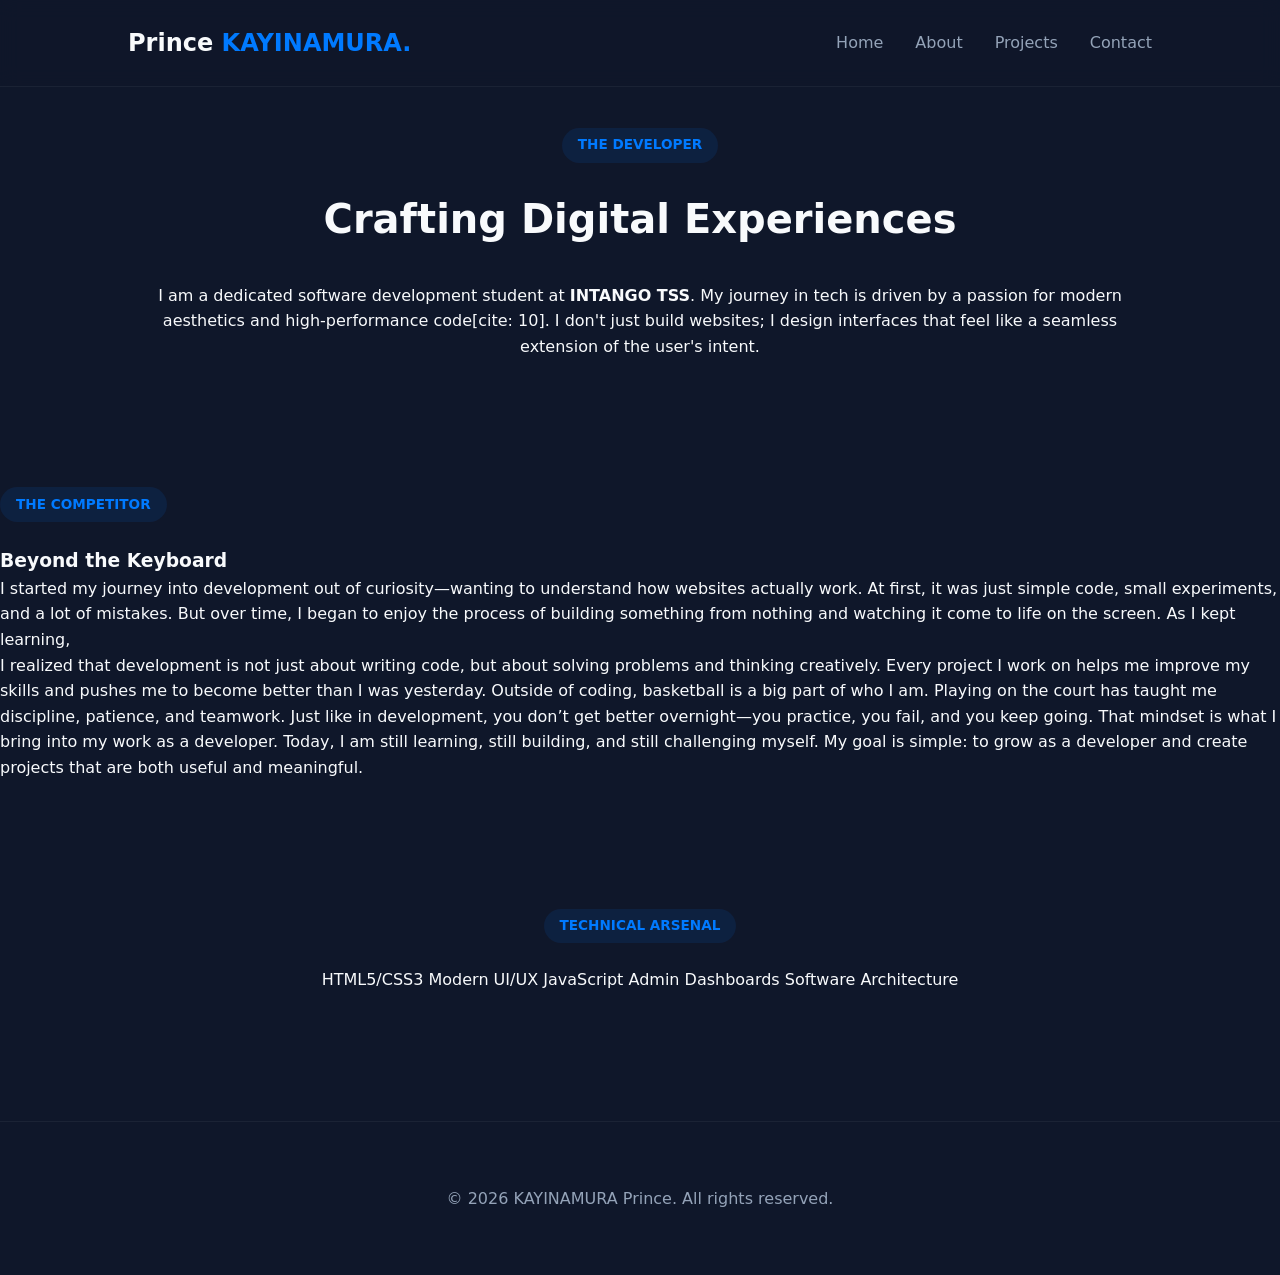
==== about.html @ 2ded43ad "my portfolio" ====
<!DOCTYPE html>
<html lang="en">
<head>
    <meta charset="UTF-8">
    <meta name="viewport" content="width=device-width, initial-scale=1.0">
    <title>About | Prince KAYINAMURA</title>
</head>
<style>
    /* General Reset & Variables */
:root {
    --primary-color: #007AFF; /* Modern Tech Blue */
    --bg-dark: #0f172a;
    --bg-card: #1e293b;
    --text-main: #f8fafc;
    --text-muted: #94a3b8;
    --accent-gradient: linear-gradient(135deg, #007AFF 0%, #00d4ff 100%);
    --font-family: 'Inter', system-ui, -apple-system, sans-serif;
}

* {
    margin: 0;
    padding: 0;
    box-sizing: border-box;
}

html {
    scroll-behavior: smooth;
}

body {
    background-color: var(--bg-dark);
    color: var(--text-main);
    font-family: var(--font-family);
    line-height: 1.6;
    overflow-x: hidden;
}

/* Navbar Style */
.navbar {
    display: flex;
    justify-content: space-between;
    align-items: center;
    padding: 1.5rem 10%;
    background: rgba(15, 23, 42, 0.8);
    backdrop-filter: blur(10px);
    position: fixed;
    width: 100%;
    top: 0;
    z-index: 100;
    border-bottom: 1px solid rgba(255, 255, 255, 0.05);
}

.logo {
    font-size: 1.5rem;
    font-weight: 800;
}

.prince {
    color: var(--primary-color);
}

.navbar ul {
    display: flex;
    list-style: none;
    gap: 2rem;
}

.navbar a {
    text-decoration: none;
    color: var(--text-muted);
    font-weight: 500;
    transition: 0.3s;
}

.navbar a:hover {
    color: var(--primary-color);
}

/* Hero Section */
.hero {
    height: 100vh;
    display: flex;
    align-items: center;
    justify-content: center;
    text-align: center;
    background: radial-gradient(circle at top right, rgba(0, 122, 255, 0.1), transparent);
}

.hero h1 {
    font-size: 4rem;
    margin-bottom: 1rem;
    font-weight: 800;
}

.hero p {
    font-size: 1.25rem;
    color: var(--text-muted);
    margin-bottom: 2rem;
}

.kay {
    display: inline-block;
    padding: 1rem 2.5rem;
    background: var(--accent-gradient);
    color: white;
    text-decoration: none;
    border-radius: 12px;
    font-weight: 600;
    transition: transform 0.3s ease, box-shadow 0.3s ease;
}

.kay:hover {
    transform: translateY(-3px);
    box-shadow: 0 10px 20px rgba(0, 122, 255, 0.3);
}

/* Sections */
.section {
    padding: 8rem 10%;
    text-align: center;
}

.section-tag {
    display: inline-block;
    padding: 0.4rem 1rem;
    background: rgba(0, 122, 255, 0.1);
    color: var(--primary-color);
    border-radius: 20px;
    font-size: 0.85rem;
    font-weight: 600;
    margin-bottom: 1.5rem;
    text-transform: uppercase;
}

h2 {
    font-size: 2.5rem;
    margin-bottom: 2rem;
}

/* Project Grid */
.project-grid {
    display: grid;
    grid-template-columns: repeat(auto-fit, minmax(300px, 1fr));
    gap: 2rem;
    margin-top: 3rem;
}

.project-card {
    background: var(--bg-card);
    padding: 2.5rem;
    border-radius: 24px;
    border: 1px solid rgba(255, 255, 255, 0.05);
    text-align: left;
    transition: all 0.3s ease;
}

.project-card:hover {
    border-color: var(--primary-color);
    transform: translateY(-10px);
}

.project-card h3 {
    margin-bottom: 1rem;
    color: var(--text-main);
}

.project-card p {
    color: var(--text-muted);
    font-size: 0.95rem;
}

/* Footer */
footer {
    text-align: center;
    padding: 4rem 0;
    border-top: 1px solid rgba(255, 255, 255, 0.05);
    color: var(--text-muted);
}

/* Mobile Responsiveness */
@media (max-width: 768px) {
    .hero h1 { font-size: 2.5rem; }
    .navbar ul { display: none; }
    .section { padding: 5rem 5%; }
}
</style>
<body>
    
    <header class="navbar">
        <div class="logo">Prince <span class="prince">KAYINAMURA.</span></div>
        <nav>
            <ul>
                <li><a href="personal.html">Home</a></li>
                <li><a href="about.html">About</a></li>
                <li><a href="project.html">Projects</a></li>
                <li><a href="contact.html">Contact</a></li>
            </ul>
        </nav>
    </header>

    <main class="about-container">
        <!-- Hero Bio -->
        <section id="bio" class="section">
            <div class="section-tag">The Developer</div>
          
            <h2>Crafting Digital Experiences</h2>
            <div class="bio-text">
                <p>I am a dedicated software development student at <strong>INTANGO TSS</strong>. My journey in tech is driven by a passion for modern aesthetics and high-performance code[cite: 10]. I don't just build websites; I design interfaces that feel like a seamless extension of the user's intent.</p>
            </div>
        </section>

        <!-- The "Interesting" Section -->
        <section id="interests" class="highlight-box">
            <div class="section-tag">The Competitor</div>
            <h3>Beyond the Keyboard</h3>
            <p>I started my journey into development out of curiosity—wanting to understand how websites actually work. At first, it was just simple code, small experiments, and a lot of mistakes. But over time, I began to enjoy the process of building something from nothing and watching it come to life on the screen.

As I kept learning,<p>I realized that development is not just about writing code, but about solving problems and thinking creatively. Every project I work on helps me improve my skills and pushes me to become better than I was yesterday.

Outside of coding, basketball is a big part of who I am. Playing on the court has taught me discipline, patience, and teamwork. Just like in development, you don’t get better overnight—you practice, you fail, and you keep going. That mindset is what I bring into my work as a developer.

Today, I am still learning, still building, and still challenging myself. My goal is simple: to grow as a developer and create projects that are both useful and meaningful.</p>
        </section>

        <!-- Skill Pills -->
        <section id="skills" class="section">
            <div class="section-tag">Technical Arsenal</div>
            <div class="skills-grid">
                <span class="skill-pill">HTML5/CSS3</span>
                <span class="skill-pill">Modern UI/UX</span>
                <span class="skill-pill">JavaScript</span>
                <span class="skill-pill">Admin Dashboards</span>
                <span class="skill-pill">Software Architecture</span>
            </div>
        </section>
    </main>

    <footer>
        <p>© 2026 KAYINAMURA Prince. All rights reserved.</p>
    </footer>

</body>
</html>
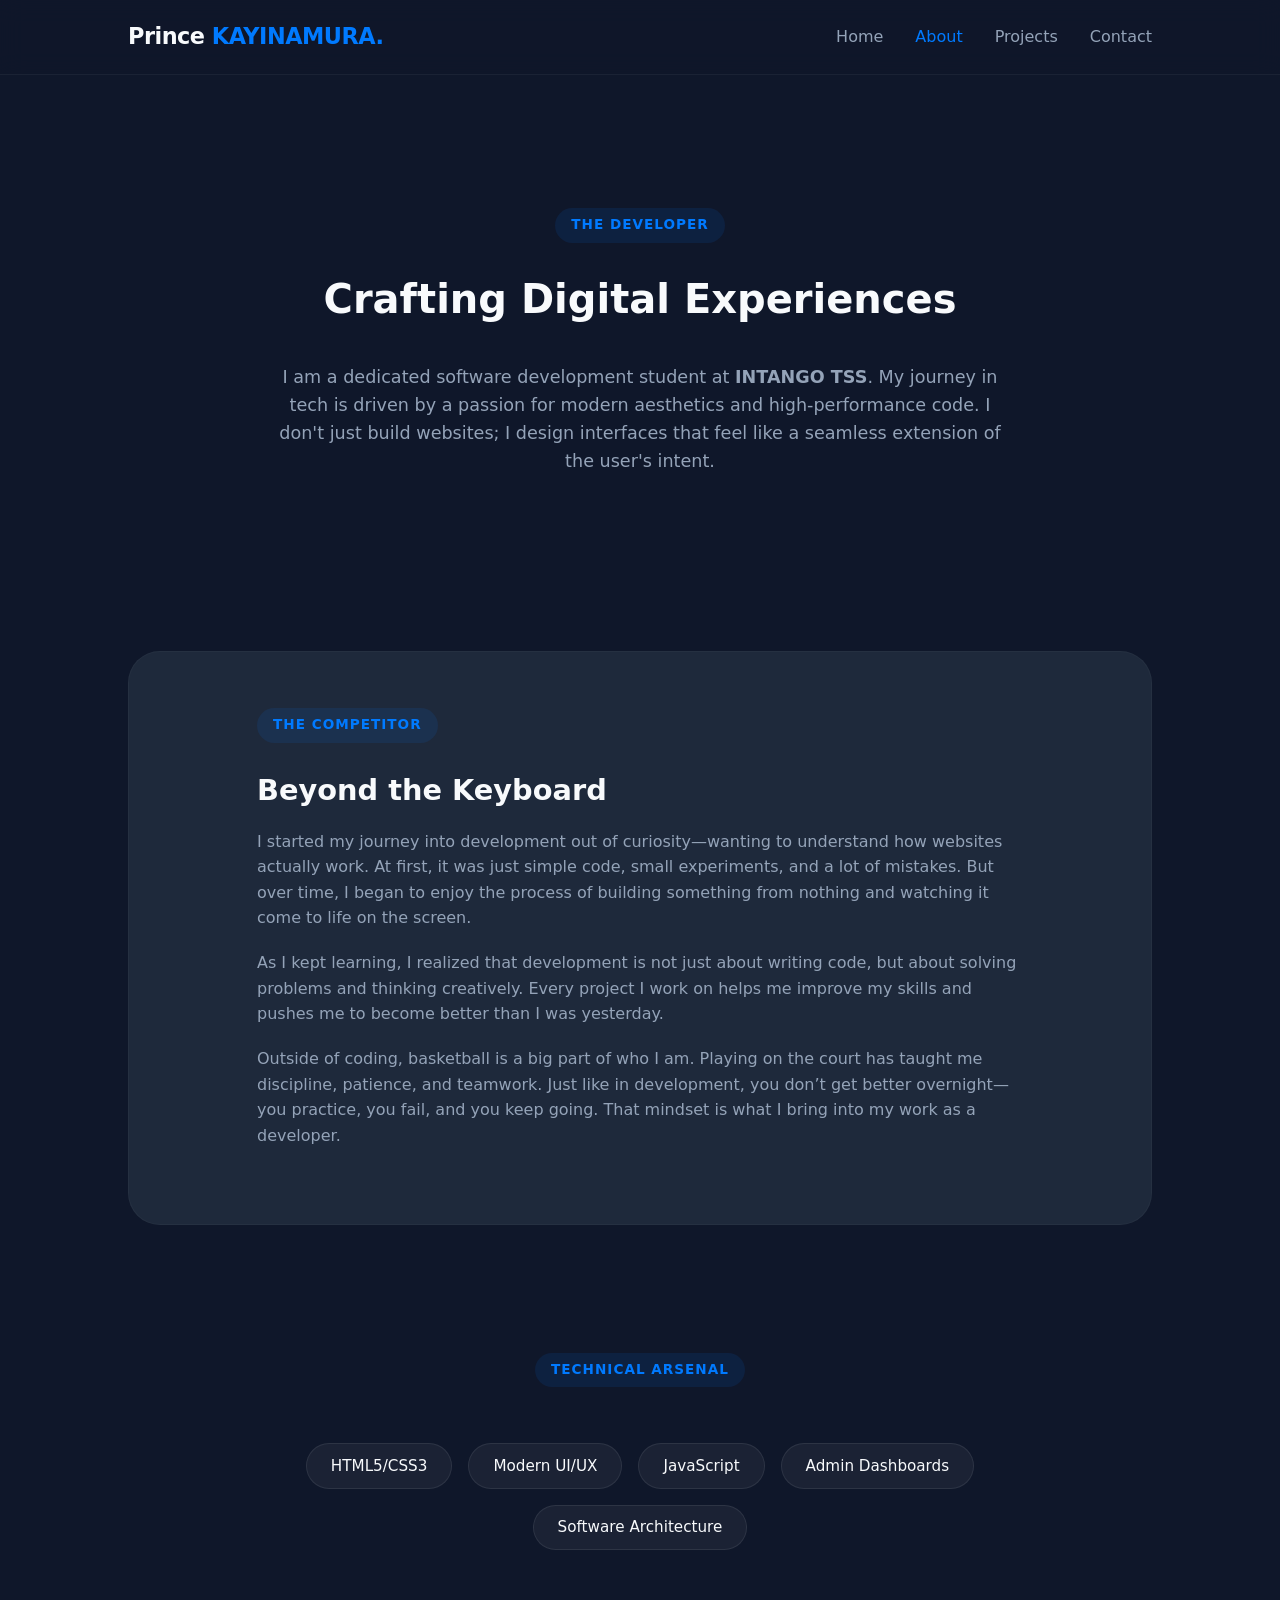
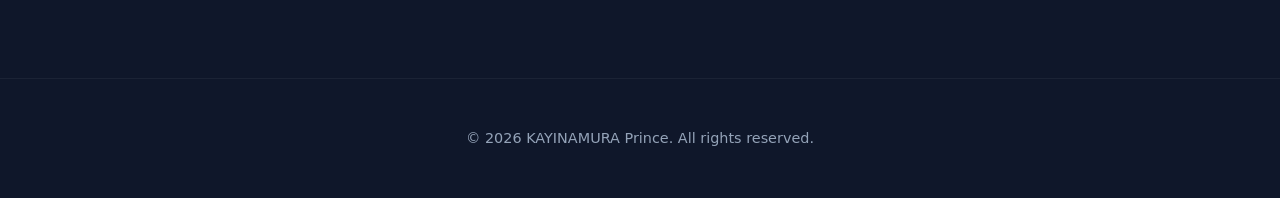
==== commit b8d9c8f6: "modern" ====
--- a/about.html
+++ b/about.html
@@ -4,194 +4,59 @@
     <meta charset="UTF-8">
     <meta name="viewport" content="width=device-width, initial-scale=1.0">
     <title>About | Prince KAYINAMURA</title>
+    <link rel="stylesheet" href="global.css">
+    <style>
+        .about-container { padding: 2rem 0; }
+        .bio-text { max-width: 750px; margin: 0 auto 3rem; color: var(--text-muted); font-size: 1.1rem; }
+        
+        .highlight-box {
+            background: var(--bg-card);
+            border: 1px solid rgba(255, 255, 255, 0.03);
+            border-radius: 32px;
+            padding: 3.5rem 10%;
+            margin: 2rem 10%;
+            text-align: left;
+        }
+        .highlight-box h3 { font-size: 1.8rem; margin-bottom: 1rem; color: var(--text-main); }
+        .highlight-box p { color: var(--text-muted); margin-bottom: 1.2rem; }
+
+        .skills-grid {
+            display: flex;
+            justify-content: center;
+            gap: 1rem;
+            flex-wrap: wrap;
+            margin-top: 2rem;
+            padding: 0 10%;
+        }
+        .skill-pill {
+            padding: 0.6rem 1.5rem;
+            background: rgba(255, 255, 255, 0.05);
+            border: 1px solid rgba(255, 255, 255, 0.08);
+            border-radius: 50px;
+            font-size: 0.95rem;
+            font-weight: 500;
+            transition: all 0.3s ease;
+        }
+        .skill-pill:hover {
+            background: rgba(0, 122, 255, 0.1);
+            border-color: var(--primary-color);
+            color: var(--primary-color);
+            transform: translateY(-2px);
+        }
+        @media(max-width: 768px) {
+            .highlight-box { margin: 2rem 5%; padding: 2rem; }
+        }
+    </style>
 </head>
-<style>
-    /* General Reset & Variables */
-:root {
-    --primary-color: #007AFF; /* Modern Tech Blue */
-    --bg-dark: #0f172a;
-    --bg-card: #1e293b;
-    --text-main: #f8fafc;
-    --text-muted: #94a3b8;
-    --accent-gradient: linear-gradient(135deg, #007AFF 0%, #00d4ff 100%);
-    --font-family: 'Inter', system-ui, -apple-system, sans-serif;
-}
-
-* {
-    margin: 0;
-    padding: 0;
-    box-sizing: border-box;
-}
-
-html {
-    scroll-behavior: smooth;
-}
-
-body {
-    background-color: var(--bg-dark);
-    color: var(--text-main);
-    font-family: var(--font-family);
-    line-height: 1.6;
-    overflow-x: hidden;
-}
-
-/* Navbar Style */
-.navbar {
-    display: flex;
-    justify-content: space-between;
-    align-items: center;
-    padding: 1.5rem 10%;
-    background: rgba(15, 23, 42, 0.8);
-    backdrop-filter: blur(10px);
-    position: fixed;
-    width: 100%;
-    top: 0;
-    z-index: 100;
-    border-bottom: 1px solid rgba(255, 255, 255, 0.05);
-}
-
-.logo {
-    font-size: 1.5rem;
-    font-weight: 800;
-}
-
-.prince {
-    color: var(--primary-color);
-}
-
-.navbar ul {
-    display: flex;
-    list-style: none;
-    gap: 2rem;
-}
-
-.navbar a {
-    text-decoration: none;
-    color: var(--text-muted);
-    font-weight: 500;
-    transition: 0.3s;
-}
-
-.navbar a:hover {
-    color: var(--primary-color);
-}
-
-/* Hero Section */
-.hero {
-    height: 100vh;
-    display: flex;
-    align-items: center;
-    justify-content: center;
-    text-align: center;
-    background: radial-gradient(circle at top right, rgba(0, 122, 255, 0.1), transparent);
-}
-
-.hero h1 {
-    font-size: 4rem;
-    margin-bottom: 1rem;
-    font-weight: 800;
-}
-
-.hero p {
-    font-size: 1.25rem;
-    color: var(--text-muted);
-    margin-bottom: 2rem;
-}
-
-.kay {
-    display: inline-block;
-    padding: 1rem 2.5rem;
-    background: var(--accent-gradient);
-    color: white;
-    text-decoration: none;
-    border-radius: 12px;
-    font-weight: 600;
-    transition: transform 0.3s ease, box-shadow 0.3s ease;
-}
-
-.kay:hover {
-    transform: translateY(-3px);
-    box-shadow: 0 10px 20px rgba(0, 122, 255, 0.3);
-}
-
-/* Sections */
-.section {
-    padding: 8rem 10%;
-    text-align: center;
-}
-
-.section-tag {
-    display: inline-block;
-    padding: 0.4rem 1rem;
-    background: rgba(0, 122, 255, 0.1);
-    color: var(--primary-color);
-    border-radius: 20px;
-    font-size: 0.85rem;
-    font-weight: 600;
-    margin-bottom: 1.5rem;
-    text-transform: uppercase;
-}
-
-h2 {
-    font-size: 2.5rem;
-    margin-bottom: 2rem;
-}
-
-/* Project Grid */
-.project-grid {
-    display: grid;
-    grid-template-columns: repeat(auto-fit, minmax(300px, 1fr));
-    gap: 2rem;
-    margin-top: 3rem;
-}
-
-.project-card {
-    background: var(--bg-card);
-    padding: 2.5rem;
-    border-radius: 24px;
-    border: 1px solid rgba(255, 255, 255, 0.05);
-    text-align: left;
-    transition: all 0.3s ease;
-}
-
-.project-card:hover {
-    border-color: var(--primary-color);
-    transform: translateY(-10px);
-}
-
-.project-card h3 {
-    margin-bottom: 1rem;
-    color: var(--text-main);
-}
-
-.project-card p {
-    color: var(--text-muted);
-    font-size: 0.95rem;
-}
-
-/* Footer */
-footer {
-    text-align: center;
-    padding: 4rem 0;
-    border-top: 1px solid rgba(255, 255, 255, 0.05);
-    color: var(--text-muted);
-}
-
-/* Mobile Responsiveness */
-@media (max-width: 768px) {
-    .hero h1 { font-size: 2.5rem; }
-    .navbar ul { display: none; }
-    .section { padding: 5rem 5%; }
-}
-</style>
 <body>
     
     <header class="navbar">
         <div class="logo">Prince <span class="prince">KAYINAMURA.</span></div>
+        <div class="menu-toggle" id="menu-toggle">☰</div>
         <nav>
-            <ul>
-                <li><a href="personal.html">Home</a></li>
-                <li><a href="about.html">About</a></li>
+            <ul id="nav-links">
+                <li><a href="index.html">Home</a></li>
+                <li class="active"><a href="about.html">About</a></li>
                 <li><a href="project.html">Projects</a></li>
                 <li><a href="contact.html">Contact</a></li>
             </ul>
@@ -199,30 +64,22 @@
     </header>
 
     <main class="about-container">
-        <!-- Hero Bio -->
         <section id="bio" class="section">
             <div class="section-tag">The Developer</div>
-          
             <h2>Crafting Digital Experiences</h2>
             <div class="bio-text">
-                <p>I am a dedicated software development student at <strong>INTANGO TSS</strong>. My journey in tech is driven by a passion for modern aesthetics and high-performance code[cite: 10]. I don't just build websites; I design interfaces that feel like a seamless extension of the user's intent.</p>
+                <p>I am a dedicated software development student at <strong>INTANGO TSS</strong>. My journey in tech is driven by a passion for modern aesthetics and high-performance code. I don't just build websites; I design interfaces that feel like a seamless extension of the user's intent.</p>
             </div>
         </section>
 
-        <!-- The "Interesting" Section -->
         <section id="interests" class="highlight-box">
             <div class="section-tag">The Competitor</div>
             <h3>Beyond the Keyboard</h3>
-            <p>I started my journey into development out of curiosity—wanting to understand how websites actually work. At first, it was just simple code, small experiments, and a lot of mistakes. But over time, I began to enjoy the process of building something from nothing and watching it come to life on the screen.
-
-As I kept learning,<p>I realized that development is not just about writing code, but about solving problems and thinking creatively. Every project I work on helps me improve my skills and pushes me to become better than I was yesterday.
-
-Outside of coding, basketball is a big part of who I am. Playing on the court has taught me discipline, patience, and teamwork. Just like in development, you don’t get better overnight—you practice, you fail, and you keep going. That mindset is what I bring into my work as a developer.
-
-Today, I am still learning, still building, and still challenging myself. My goal is simple: to grow as a developer and create projects that are both useful and meaningful.</p>
+            <p>I started my journey into development out of curiosity—wanting to understand how websites actually work. At first, it was just simple code, small experiments, and a lot of mistakes. But over time, I began to enjoy the process of building something from nothing and watching it come to life on the screen.</p>
+            <p>As I kept learning, I realized that development is not just about writing code, but about solving problems and thinking creatively. Every project I work on helps me improve my skills and pushes me to become better than I was yesterday.</p>
+            <p>Outside of coding, basketball is a big part of who I am. Playing on the court has taught me discipline, patience, and teamwork. Just like in development, you don’t get better overnight—you practice, you fail, and you keep going. That mindset is what I bring into my work as a developer.</p>
         </section>
 
-        <!-- Skill Pills -->
         <section id="skills" class="section">
             <div class="section-tag">Technical Arsenal</div>
             <div class="skills-grid">
@@ -239,5 +96,6 @@
         <p>© 2026 KAYINAMURA Prince. All rights reserved.</p>
     </footer>
 
+    <script src="script.js"></script>
 </body>
 </html>
--- a/global.css
+++ b/global.css
@@ -0,0 +1,197 @@
+/* global.css */
+:root {
+    --primary-color: #007AFF; 
+    --bg-dark: #0f172a;
+    --bg-card: #1e293b;
+    --text-main: #f8fafc;
+    --text-muted: #94a3b8;
+    --accent-gradient: linear-gradient(135deg, #007AFF 0%, #00d4ff 100%);
+    --font-family: 'Inter', system-ui, -apple-system, sans-serif;
+}
+
+* {
+    margin: 0;
+    padding: 0;
+    box-sizing: border-box;
+}
+
+html {
+    scroll-behavior: smooth;
+}
+
+body {
+    background-color: var(--bg-dark);
+    color: var(--text-main);
+    font-family: var(--font-family);
+    line-height: 1.6;
+    overflow-x: hidden;
+    padding-top: 5rem; /* Prevents hero sections from sliding underneath fixed navbar */
+}
+
+/* Glassmorphism Navbar */
+.navbar {
+    display: flex;
+    justify-content: space-between;
+    align-items: center;
+    padding: 1.2rem 10%;
+    background: rgba(15, 23, 42, 0.8);
+    backdrop-filter: blur(12px);
+    -webkit-backdrop-filter: blur(12px);
+    position: fixed;
+    width: 100%;
+    top: 0;
+    left: 0;
+    z-index: 1000;
+    border-bottom: 1px solid rgba(255, 255, 255, 0.05);
+}
+
+.logo {
+    font-size: 1.4rem;
+    font-weight: 800;
+    letter-spacing: -0.5px;
+}
+
+.prince {
+    color: var(--primary-color);
+}
+
+.navbar ul {
+    display: flex;
+    list-style: none;
+    gap: 2rem;
+}
+
+.navbar a {
+    text-decoration: none;
+    color: var(--text-muted);
+    font-weight: 500;
+    transition: color 0.3s ease;
+}
+
+.navbar a:hover, .navbar li.active a {
+    color: var(--primary-color);
+}
+
+/* Mobile Hamburger Trigger */
+.menu-toggle {
+    display: none;
+    font-size: 1.8rem;
+    color: var(--text-main);
+    cursor: pointer;
+    user-select: none;
+    transition: transform 0.3s ease;
+}
+
+/* Universal Button Components */
+.kay {
+    display: inline-block;
+    padding: 0.85rem 2.2rem;
+    background: var(--accent-gradient);
+    color: white;
+    text-decoration: none;
+    border-radius: 12px;
+    font-weight: 600;
+    border: none;
+    cursor: pointer;
+    transition: transform 0.3s ease, box-shadow 0.3s ease;
+}
+
+.kay:hover {
+    transform: translateY(-3px);
+    box-shadow: 0 10px 20px rgba(0, 122, 255, 0.3);
+}
+
+/* Section Templates */
+.section {
+    padding: 6rem 10%;
+    text-align: center;
+}
+
+.section-tag {
+    display: inline-block;
+    padding: 0.4rem 1rem;
+    background: rgba(0, 122, 255, 0.1);
+    color: var(--primary-color);
+    border-radius: 20px;
+    font-size: 0.85rem;
+    font-weight: 600;
+    margin-bottom: 1.5rem;
+    text-transform: uppercase;
+    letter-spacing: 1px;
+}
+
+h2 {
+    font-size: 2.5rem;
+    margin-bottom: 2rem;
+    font-weight: 800;
+}
+
+/* Common Layouts */
+.project-grid {
+    display: grid;
+    grid-template-columns: repeat(auto-fit, minmax(280px, 1fr));
+    gap: 2rem;
+    margin-top: 3rem;
+}
+
+.project-card {
+    background: var(--bg-card);
+    padding: 2.5rem;
+    border-radius: 24px;
+    border: 1px solid rgba(255, 255, 255, 0.05);
+    text-align: left;
+    transition: border-color 0.3s ease, transform 0.3s ease;
+}
+
+.project-card:hover {
+    border-color: var(--primary-color);
+    transform: translateY(-8px);
+}
+
+.project-card h3 { margin-bottom: 1rem; color: var(--text-main); }
+.project-card p { color: var(--text-muted); font-size: 0.95rem; }
+
+footer {
+    text-align: center;
+    padding: 3rem 0;
+    border-top: 1px solid rgba(255, 255, 255, 0.05);
+    color: var(--text-muted);
+    font-size: 0.9rem;
+}
+
+/* Global Media Query for Hamburger Menu System */
+@media (max-width: 768px) {
+    .menu-toggle {
+        display: block;
+    }
+
+    .navbar ul {
+        position: absolute;
+        top: 100%;
+        left: 0;
+        width: 100%;
+        background: rgba(15, 23, 42, 0.95);
+        backdrop-filter: blur(15px);
+        flex-direction: column;
+        align-items: center;
+        padding: 2rem 0;
+        gap: 1.5rem;
+        border-bottom: 1px solid rgba(255, 255, 255, 0.05);
+        transform: translateY(-150%);
+        opacity: 0;
+        transition: transform 0.4s ease, opacity 0.3s ease;
+        pointer-events: none;
+    }
+
+    .navbar ul.active {
+        transform: translateY(0);
+        opacity: 1;
+        pointer-events: auto;
+    }
+
+    .section {
+        padding: 4rem 5%;
+    }
+    
+    h2 { font-size: 2rem; }
+}
